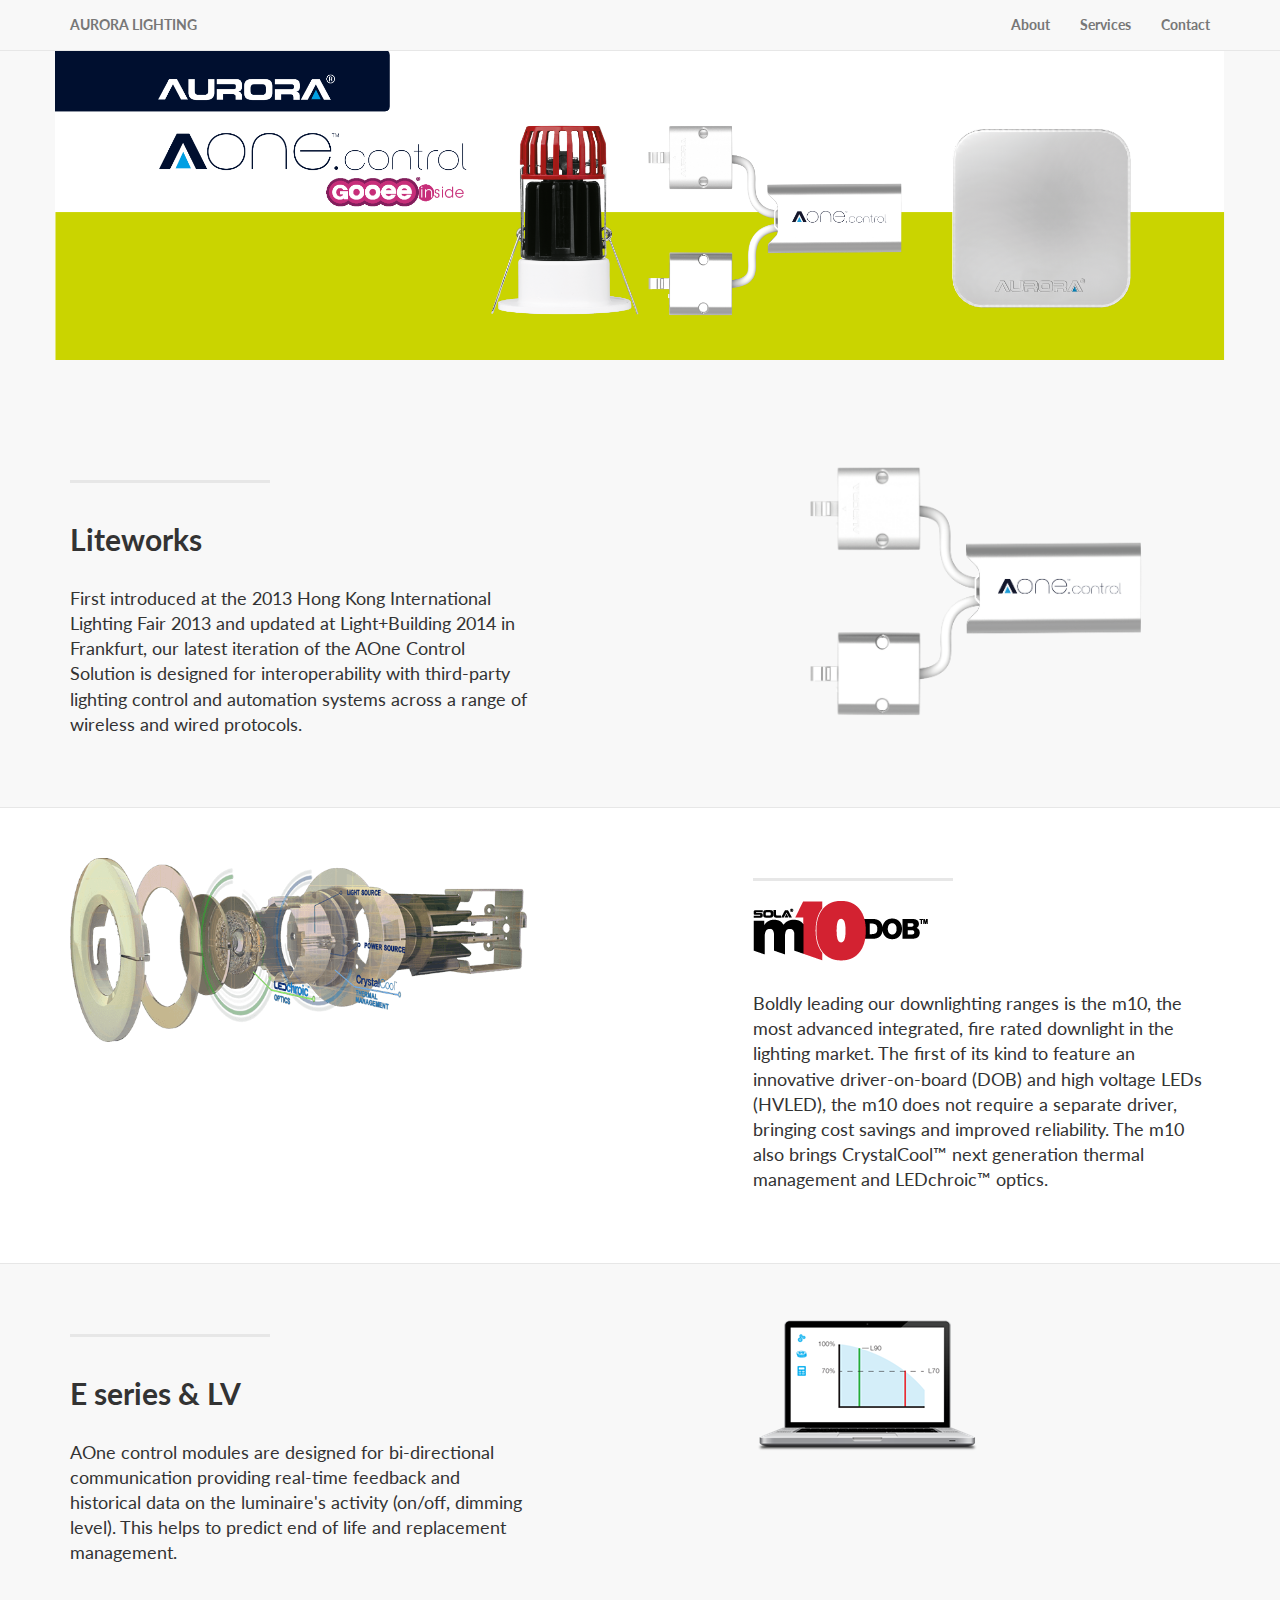
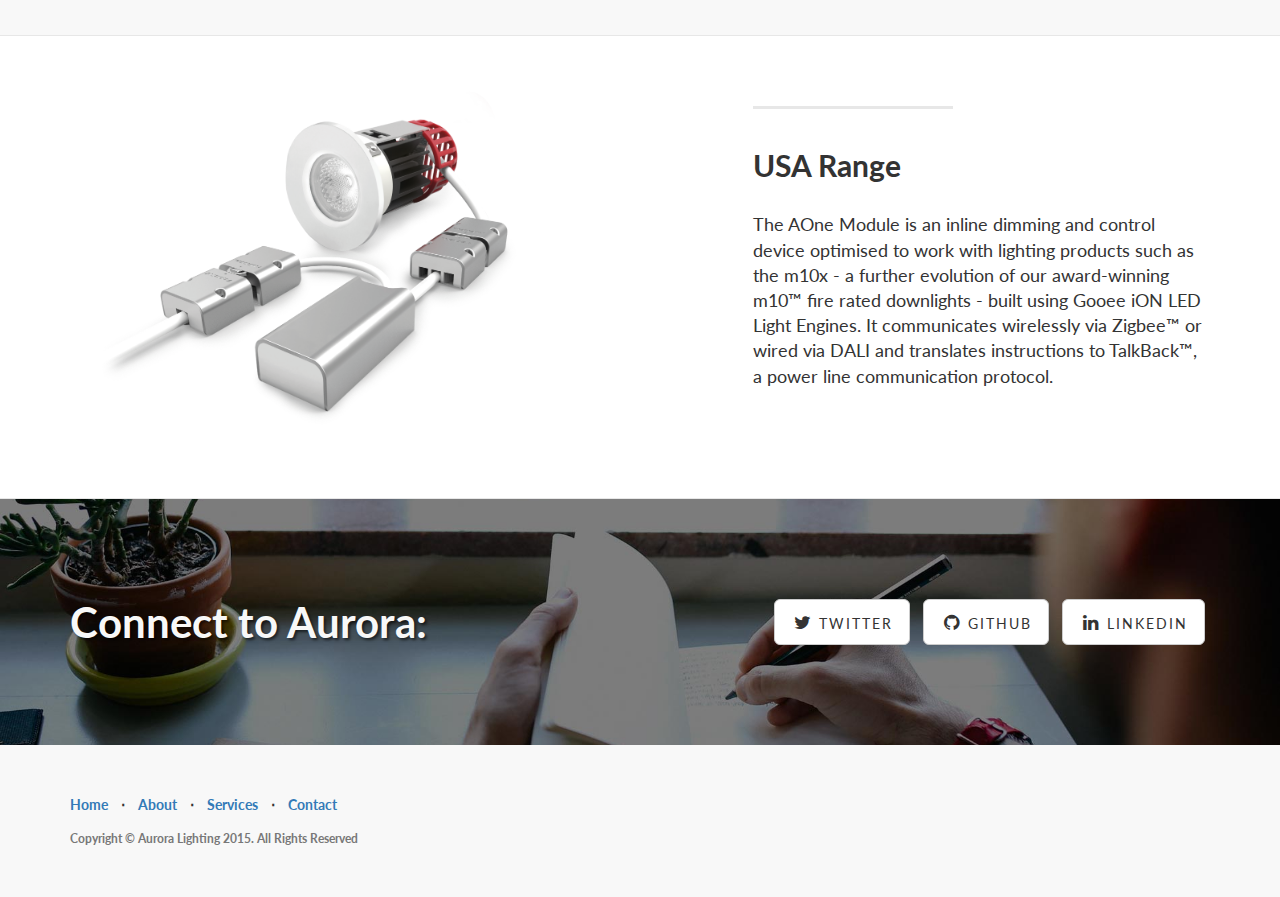
==== downlights/downlights.html @ 8bbe1e5d "More pages" ====
<!DOCTYPE html>
<html lang="en">

<head>

    <meta charset="utf-8">
    <meta http-equiv="X-UA-Compatible" content="IE=edge">
    <meta name="viewport" content="width=device-width, initial-scale=1">
    <meta name="description" content="">
    <meta name="author" content="">

    <title>Aurora Lighting - Downlights</title>

    <!-- Bootstrap Core CSS -->
    <link href="css/bootstrap.min.css" rel="stylesheet">

    <!-- Custom CSS -->
    <link href="css/landing-page.css" rel="stylesheet">

    <!-- Custom Fonts -->
    <link href="font-awesome/css/font-awesome.min.css" rel="stylesheet" type="text/css">
    <link href="http://fonts.googleapis.com/css?family=Lato:300,400,700,300italic,400italic,700italic" rel="stylesheet" type="text/css">

    <!-- HTML5 Shim and Respond.js IE8 support of HTML5 elements and media queries -->
    <!-- WARNING: Respond.js doesn't work if you view the page via file:// -->
    <!--[if lt IE 9]>
        <script src="https://oss.maxcdn.com/libs/html5shiv/3.7.0/html5shiv.js"></script>
        <script src="https://oss.maxcdn.com/libs/respond.js/1.4.2/respond.min.js"></script>
    <![endif]-->

</head>

<body>

    <!-- Navigation -->
    <nav class="navbar navbar-default navbar-fixed-top topnav" role="navigation">
        <div class="container topnav">
            <!-- Brand and toggle get grouped for better mobile display -->
            <div class="navbar-header">
                <button type="button" class="navbar-toggle" data-toggle="collapse" data-target="#bs-example-navbar-collapse-1">
                    <span class="sr-only">Toggle navigation</span>
                    <span class="icon-bar"></span>
                    <span class="icon-bar"></span>
                    <span class="icon-bar"></span>
                </button>
                <a class="navbar-brand topnav" href="#">AURORA  LIGHTING</a>
            </div>
            <!-- Collect the nav links, forms, and other content for toggling -->
            <div class="collapse navbar-collapse" id="bs-example-navbar-collapse-1">
                <ul class="nav navbar-nav navbar-right">
                    <li>
                        <a href="#about">About</a>
                    </li>
                    <li>
                        <a href="#services">Services</a>
                    </li>
                    <li>
                        <a href="#contact">Contact</a>
                    </li>
                </ul>
            </div>
            <!-- /.navbar-collapse -->
        </div>
        <!-- /.container -->
    </nav>


    <!-- Header -->
    <a name="about"></a>
    <div class="content-section-a">
        <div class="container">

            <div class="row">
                <div style="padding-left: 0px; padding-right: 0px" class="col-lg-12">
                    <div style="padding-left: 0px; padding-right: 0px" class="col-lg-6 ">
                        <img class="img-responsive" src="img/Header%201-01.png" alt="">
                    </div>
                    <div style="padding-left: 0px; padding-right: 0px" class="col-lg-6 ">
                    <img class="img-responsive" src="img/Header%202-01.png" alt="">
                    </div>
                </div>
            </div>

        </div>
        <!-- /.container -->

    </div>
    <!-- /.intro-header -->

    <!-- Page Content -->

	<a  name="services"></a>
    <div class="content-section-a">

        <div class="container">
            <div class="row">
                <div class="col-lg-5 col-sm-6">
                    <hr class="section-heading-spacer">
                    <div class="clearfix"></div>
                    <h2 class="section-heading">Liteworks<br></h2>
                    <p class="lead">First introduced at the 2013 Hong Kong International Lighting Fair 2013 and updated at Light+Building 2014 in Frankfurt, our latest iteration of the AOne Control Solution is designed for interoperability with third-party lighting control and automation systems across a range of wireless and wired protocols.</p>
                </div>
                <div class="col-lg-5 col-lg-offset-2 col-sm-6">
                    <img class="img-responsive" src="img/AoneControl%20devices.png" alt="">
                </div>
            </div>

        </div>
        <!-- /.container -->

    </div>
    <!-- /.content-section-a -->

    <div class="content-section-b">

        <div class="container">

            <div class="row">
                <div class="col-lg-5 col-lg-offset-1 col-sm-push-6  col-sm-6">
                    <hr class="section-heading-spacer">
                    <div class="clearfix"></div>
                    <img class="img-responsive section-heading" src = "img/m10-logo.png">
                    <p class="lead">Boldly leading our downlighting ranges is the m10, the most advanced integrated, fire rated downlight in the lighting market. The first of its kind to feature an innovative driver-on-board (DOB) and high voltage LEDs (HVLED), the m10 does not require a separate driver, bringing cost savings and improved reliability. The m10 also brings CrystalCool™ next generation thermal management and LEDchroic™ optics.</p>
                </div>
                <div class="col-lg-5 col-sm-pull-6  col-sm-6">
                    <img class="img-responsive" src="img/reassambled-1.fw.png" alt="">
                </div>
            </div>

        </div>
        <!-- /.container -->

    </div>
    <!-- /.content-section-b -->

    <div class="content-section-a">

        <div class="container">

            <div class="row">
                <div class="col-lg-5 col-sm-6">
                    <hr class="section-heading-spacer">
                    <div class="clearfix"></div>
                    <h2 class="section-heading">E series &amp; LV</h2>
                    <p class="lead">AOne control modules are designed for bi-directional communication providing real-time feedback and historical data on the luminaire's activity (on/off, dimming level). This helps to predict end of life and replacement management.</p>
                </div>
                <div class="col-lg-5 col-lg-offset-2 col-sm-6">
                    <img class="img-responsive" src="img/one_connect-laptop-800.png" alt="">
                </div>
            </div>

        </div>
        <!-- /.container -->

    </div>
        <div class="content-section-b">

        <div class="container">

            <div class="row">
                <div class="col-lg-5 col-lg-offset-1 col-sm-push-6  col-sm-6">
                    <hr class="section-heading-spacer">
                    <div class="clearfix"></div>
                    <h2 class="section-heading">USA Range</h2>
                    <p class="lead">The AOne Module is an inline dimming and control device optimised to work with lighting products such as the m10x - a further evolution of our award-winning m10™ fire rated downlights - built using Gooee iON LED Light Engines. It communicates wirelessly via Zigbee™ or wired via DALI and translates instructions to TalkBack™, a power line communication protocol.</p>
                </div>
                <div class="col-lg-5 col-sm-pull-6  col-sm-6">
                    <img class="img-responsive" src="img/AoneControl%20module.png" alt="">
                </div>
            </div>

        </div>
        <!-- /.container -->

    </div>
    
    <!-- /.content-section-a -->

	<a  name="contact"></a>
    <div class="banner">

        <div class="container">

            <div class="row">
                <div class="col-lg-6">
                    <h2>Connect to Aurora:</h2>
                </div>
                <div class="col-lg-6">
                    <ul class="list-inline banner-social-buttons">
                        <li>
                            <a href="https://twitter.com/SBootstrap" class="btn btn-default btn-lg"><i class="fa fa-twitter fa-fw"></i> <span class="network-name">Twitter</span></a>
                        </li>
                        <li>
                            <a href="https://github.com/IronSummitMedia/startbootstrap" class="btn btn-default btn-lg"><i class="fa fa-github fa-fw"></i> <span class="network-name">Github</span></a>
                        </li>
                        <li>
                            <a href="#" class="btn btn-default btn-lg"><i class="fa fa-linkedin fa-fw"></i> <span class="network-name">Linkedin</span></a>
                        </li>
                    </ul>
                </div>
            </div>

        </div>
        <!-- /.container -->

    </div>
    <!-- /.banner -->

    <!-- Footer -->
    <footer>
        <div class="container">
            <div class="row">
                <div class="col-lg-12">
                    <ul class="list-inline">
                        <li>
                            <a href="#">Home</a>
                        </li>
                        <li class="footer-menu-divider">&sdot;</li>
                        <li>
                            <a href="#about">About</a>
                        </li>
                        <li class="footer-menu-divider">&sdot;</li>
                        <li>
                            <a href="#services">Services</a>
                        </li>
                        <li class="footer-menu-divider">&sdot;</li>
                        <li>
                            <a href="#contact">Contact</a>
                        </li>
                    </ul>
                    <p class="copyright text-muted small">Copyright &copy; Aurora Lighting 2015. All Rights Reserved</p>
                </div>
            </div>
        </div>
    </footer>

    <!-- jQuery -->
    <script src="js/jquery.js"></script>

    <!-- Bootstrap Core JavaScript -->
    <script src="js/bootstrap.min.js"></script>

</body>

</html>
---- downlights/css/landing-page.css ----
/*!
 * Start Bootstrap - Landing Page Bootstrap Theme (http://startbootstrap.com)
 * Code licensed under the Apache License v2.0.
 * For details, see http://www.apache.org/licenses/LICENSE-2.0.
 */

body,
html {
    width: 100%;
    height: 100%;
}

body,
h1,
h2,
h3,
h4,
h5,
h6 {
    font-family: "Lato","Helvetica Neue",Helvetica,Arial,sans-serif;
    font-weight: 700;
}

.topnav {
    font-size: 14px; 
}

.lead {
    font-size: 18px;
    font-weight: 400;
}

.intro-header {
    padding-top: 50px; /* If you're making other pages, make sure there is 50px of padding to make sure the navbar doesn't overlap content! */
    padding-bottom: 50px;
    text-align: center;
    color: #f8f8f8;
    background: url(../img/intro-bg.jpg) no-repeat center center;
    background-size: cover;
}

.intro-message {
    position: relative;
    padding-top: 20%;
    padding-bottom: 20%;
}

.intro-message > h1 {
    margin: 0;
    text-shadow: 2px 2px 3px rgba(0,0,0,0.6);
    font-size: 5em;
}

.intro-divider {
    width: 400px;
    border-top: 1px solid #f8f8f8;
    border-bottom: 1px solid rgba(0,0,0,0.2);
}

.intro-message > h3 {
    text-shadow: 2px 2px 3px rgba(0,0,0,0.6);
}

@media(max-width:767px) {
    .intro-message {
        padding-bottom: 15%;
    }

    .intro-message > h1 {
        font-size: 3em;
    }

    ul.intro-social-buttons > li {
        display: block;
        margin-bottom: 20px;
        padding: 0;
    }

    ul.intro-social-buttons > li:last-child {
        margin-bottom: 0;
    }

    .intro-divider {
        width: 100%;
    }
}

.network-name {
    text-transform: uppercase;
    font-size: 14px;
    font-weight: 400;
    letter-spacing: 2px;
}

.content-section-a {
    padding: 50px 0;
    background-color: #f8f8f8;
}

.content-section-b {
    padding: 50px 0;
    border-top: 1px solid #e7e7e7;
    border-bottom: 1px solid #e7e7e7;
}

.section-heading {
    margin-bottom: 30px;
}

.section-heading-spacer {
    float: left;
    width: 200px;
    border-top: 3px solid #e7e7e7;
}

.banner {
    padding: 100px 0;
    color: #f8f8f8;
    background: url(../img/banner-bg.jpg) no-repeat center center;
    background-size: cover;
}

.banner h2 {
    margin: 0;
    text-shadow: 2px 2px 3px rgba(0,0,0,0.6);
    font-size: 3em;
}

.banner ul {
    margin-bottom: 0;
}

.banner-social-buttons {
    float: right;
    margin-top: 0;
}

@media(max-width:1199px) {
    ul.banner-social-buttons {
        float: left;
        margin-top: 15px;
    }
}

@media(max-width:767px) {
    .banner h2 {
        margin: 0;
        text-shadow: 2px 2px 3px rgba(0,0,0,0.6);
        font-size: 3em;
    }

    ul.banner-social-buttons > li {
        display: block;
        margin-bottom: 20px;
        padding: 0;
    }

    ul.banner-social-buttons > li:last-child {
        margin-bottom: 0;
    }
}

footer {
    padding: 50px 0;
    background-color: #f8f8f8;
}

p.copyright {
    margin: 15px 0 0;
}
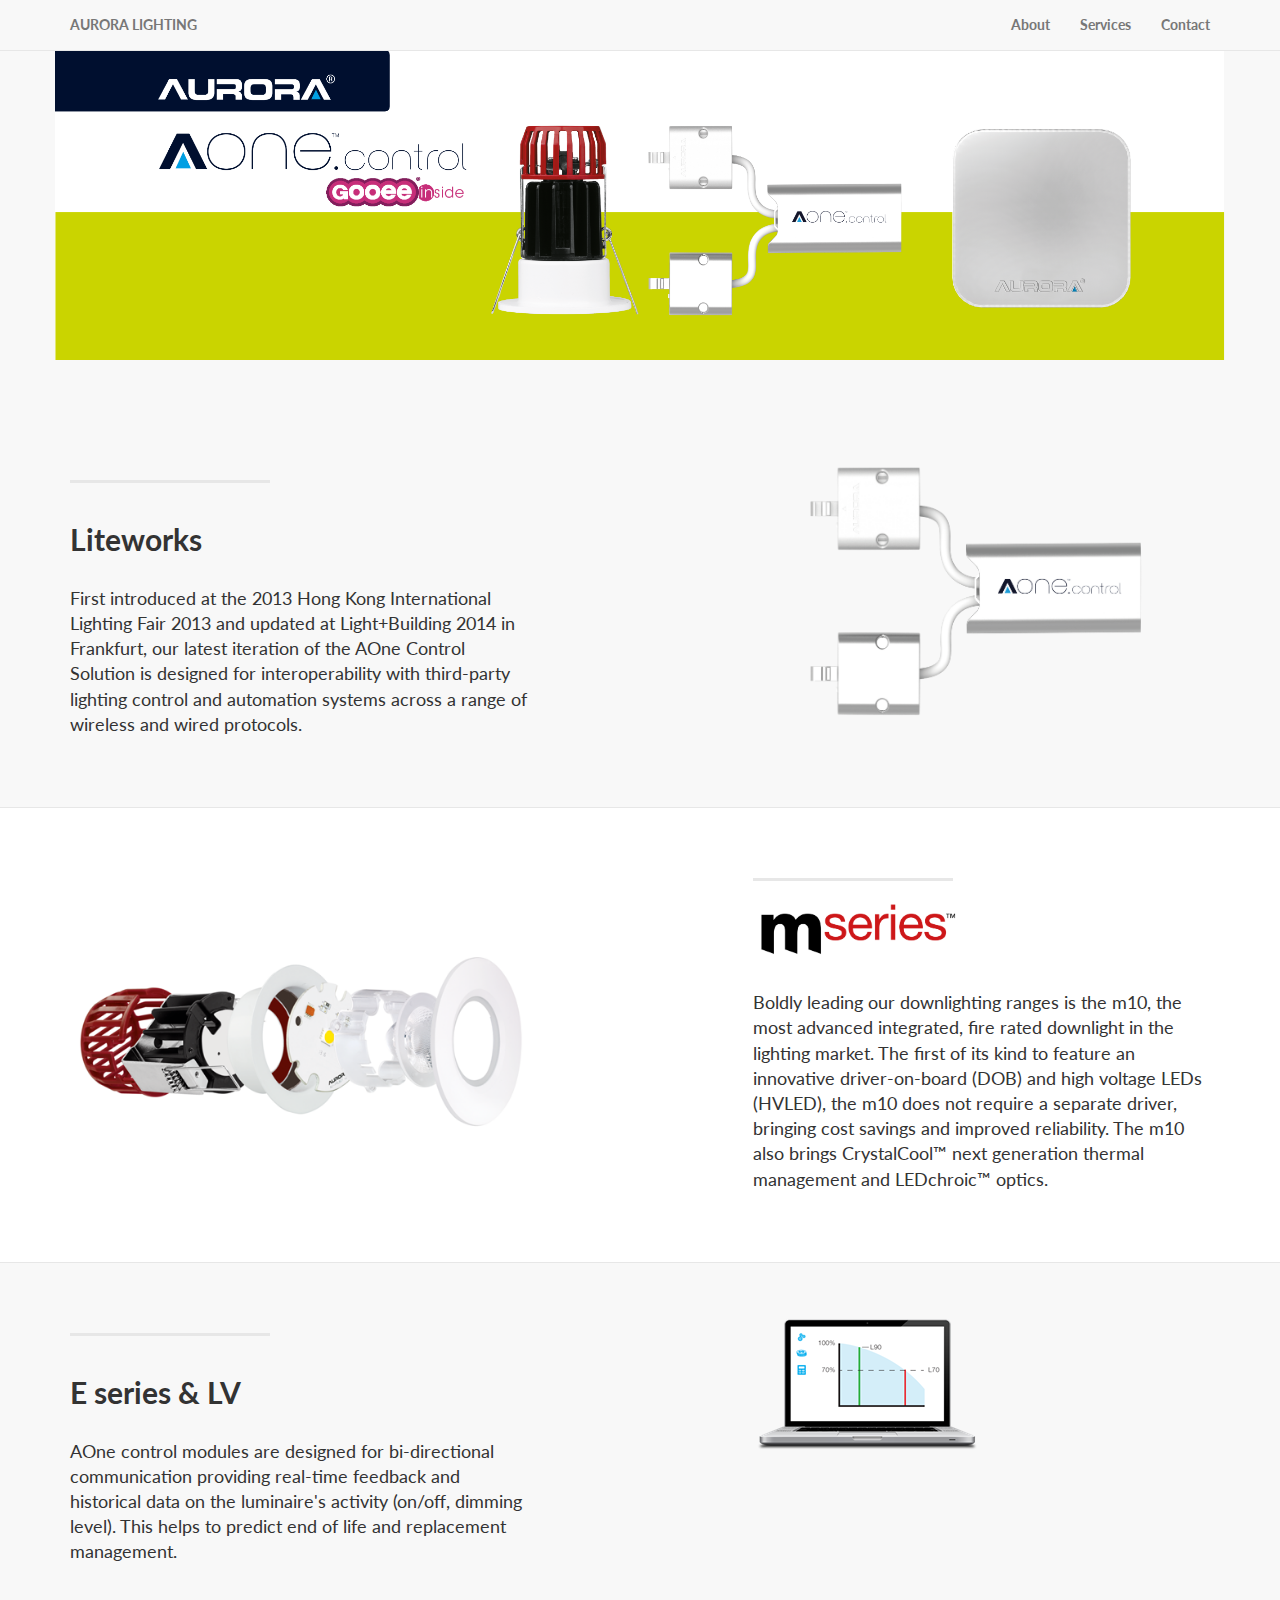
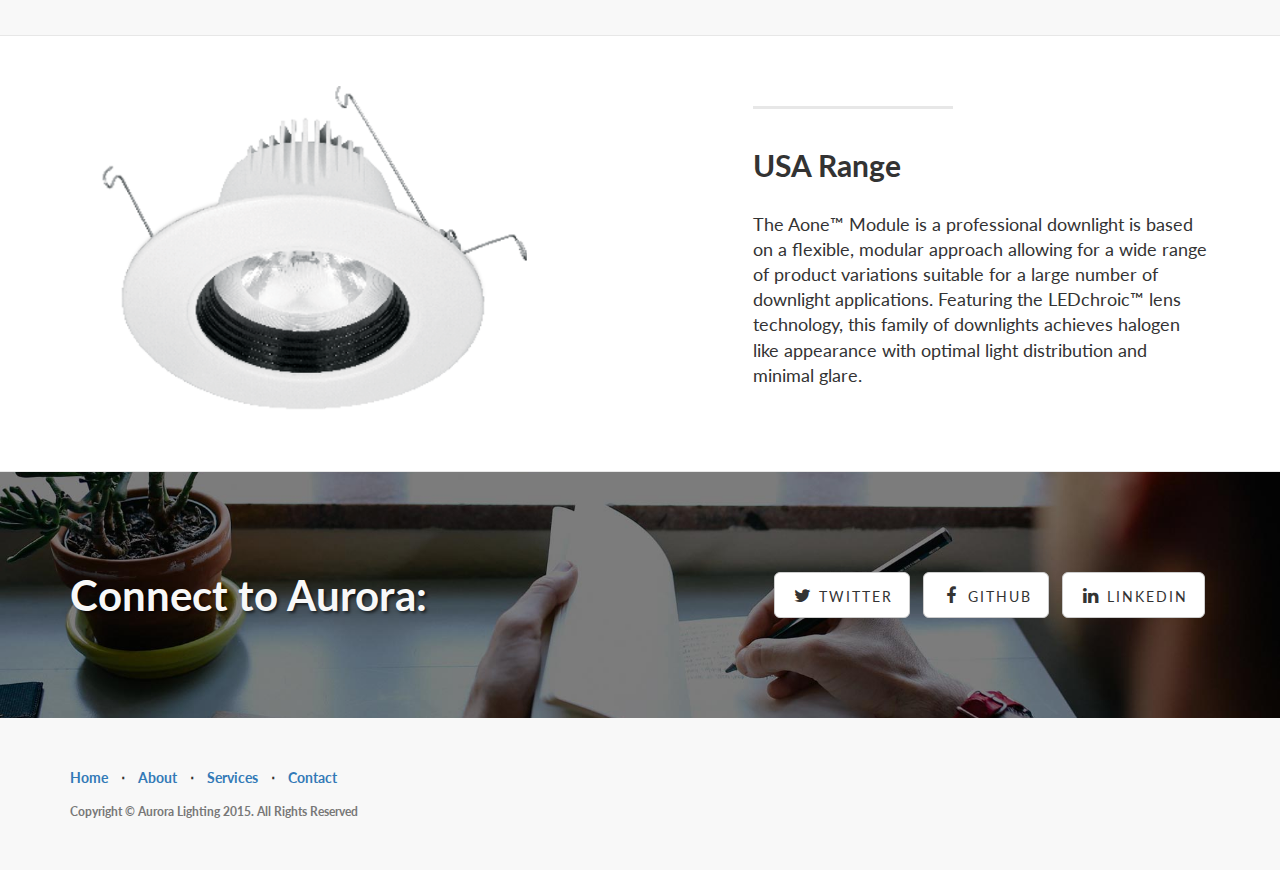
==== commit 1372c2a7: "links" ====
--- a/downlights/downlights.html
+++ b/downlights/downlights.html
@@ -89,7 +89,7 @@
 
     <!-- Page Content -->
 
-	<a  name="services"></a>
+	<a  name="liteworks"></a>
     <div class="content-section-a">
 
         <div class="container">
@@ -111,6 +111,7 @@
     </div>
     <!-- /.content-section-a -->
 
+    <a  name="mseries"></a>
     <div class="content-section-b">
 
         <div class="container">
@@ -119,11 +120,11 @@
                 <div class="col-lg-5 col-lg-offset-1 col-sm-push-6  col-sm-6">
                     <hr class="section-heading-spacer">
                     <div class="clearfix"></div>
-                    <img class="img-responsive section-heading" src = "img/m10-logo.png">
+                    <img class="img-responsive section-heading" style = "width:45%" src = "img/m10%20logo.png">
                     <p class="lead">Boldly leading our downlighting ranges is the m10, the most advanced integrated, fire rated downlight in the lighting market. The first of its kind to feature an innovative driver-on-board (DOB) and high voltage LEDs (HVLED), the m10 does not require a separate driver, bringing cost savings and improved reliability. The m10 also brings CrystalCool™ next generation thermal management and LEDchroic™ optics.</p>
                 </div>
-                <div class="col-lg-5 col-sm-pull-6  col-sm-6">
-                    <img class="img-responsive" src="img/reassambled-1.fw.png" alt="">
+                <div class="col-lg-5 col-sm-pull-6  col-sm-6 ">
+                    <img style="padding-top: 90px" class="img-responsive" src="img/m10%20image.png" alt="">
                 </div>
             </div>
 
@@ -133,6 +134,7 @@
     </div>
     <!-- /.content-section-b -->
 
+    <a  name="eseries"></a>
     <div class="content-section-a">
 
         <div class="container">
@@ -152,6 +154,7 @@
         </div>
         <!-- /.container -->
 
+    <a  name="USA"></a>
     </div>
         <div class="content-section-b">
 
@@ -162,10 +165,10 @@
                     <hr class="section-heading-spacer">
                     <div class="clearfix"></div>
                     <h2 class="section-heading">USA Range</h2>
-                    <p class="lead">The AOne Module is an inline dimming and control device optimised to work with lighting products such as the m10x - a further evolution of our award-winning m10™ fire rated downlights - built using Gooee iON LED Light Engines. It communicates wirelessly via Zigbee™ or wired via DALI and translates instructions to TalkBack™, a power line communication protocol.</p>
+                    <p class="lead">The Aone™ Module is a professional downlight is based on a flexible, modular approach allowing for a wide range of product variations suitable for a large number of downlight applications. Featuring the LEDchroic™ lens technology, this family of downlights achieves halogen like appearance with optimal light distribution and minimal glare.</p>
                 </div>
                 <div class="col-lg-5 col-sm-pull-6  col-sm-6">
-                    <img class="img-responsive" src="img/AoneControl%20module.png" alt="">
+                    <img class="img-responsive" src="img/USA_Pro.png" alt="">
                 </div>
             </div>
 
@@ -188,13 +191,13 @@
                 <div class="col-lg-6">
                     <ul class="list-inline banner-social-buttons">
                         <li>
-                            <a href="https://twitter.com/SBootstrap" class="btn btn-default btn-lg"><i class="fa fa-twitter fa-fw"></i> <span class="network-name">Twitter</span></a>
-                        </li>
-                        <li>
-                            <a href="https://github.com/IronSummitMedia/startbootstrap" class="btn btn-default btn-lg"><i class="fa fa-github fa-fw"></i> <span class="network-name">Github</span></a>
-                        </li>
-                        <li>
-                            <a href="#" class="btn btn-default btn-lg"><i class="fa fa-linkedin fa-fw"></i> <span class="network-name">Linkedin</span></a>
+                            <a href="https://twitter.com/auroralighting" class="btn btn-default btn-lg"><i class="fa fa-twitter fa-fw"></i> <span class="network-name">Twitter</span></a>
+                        </li>
+                        <li>
+                            <a href="https://www.facebook.com/auroralighting" class="btn btn-default btn-lg"><i class="fa fa-facebook fa-fw"></i> <span class="network-name">Github</span></a>
+                        </li>
+                        <li>
+                            <a href="https://www.linkedin.com/auroralighting" class="btn btn-default btn-lg"><i class="fa fa-linkedin fa-fw"></i> <span class="network-name">Linkedin</span></a>
                         </li>
                     </ul>
                 </div>
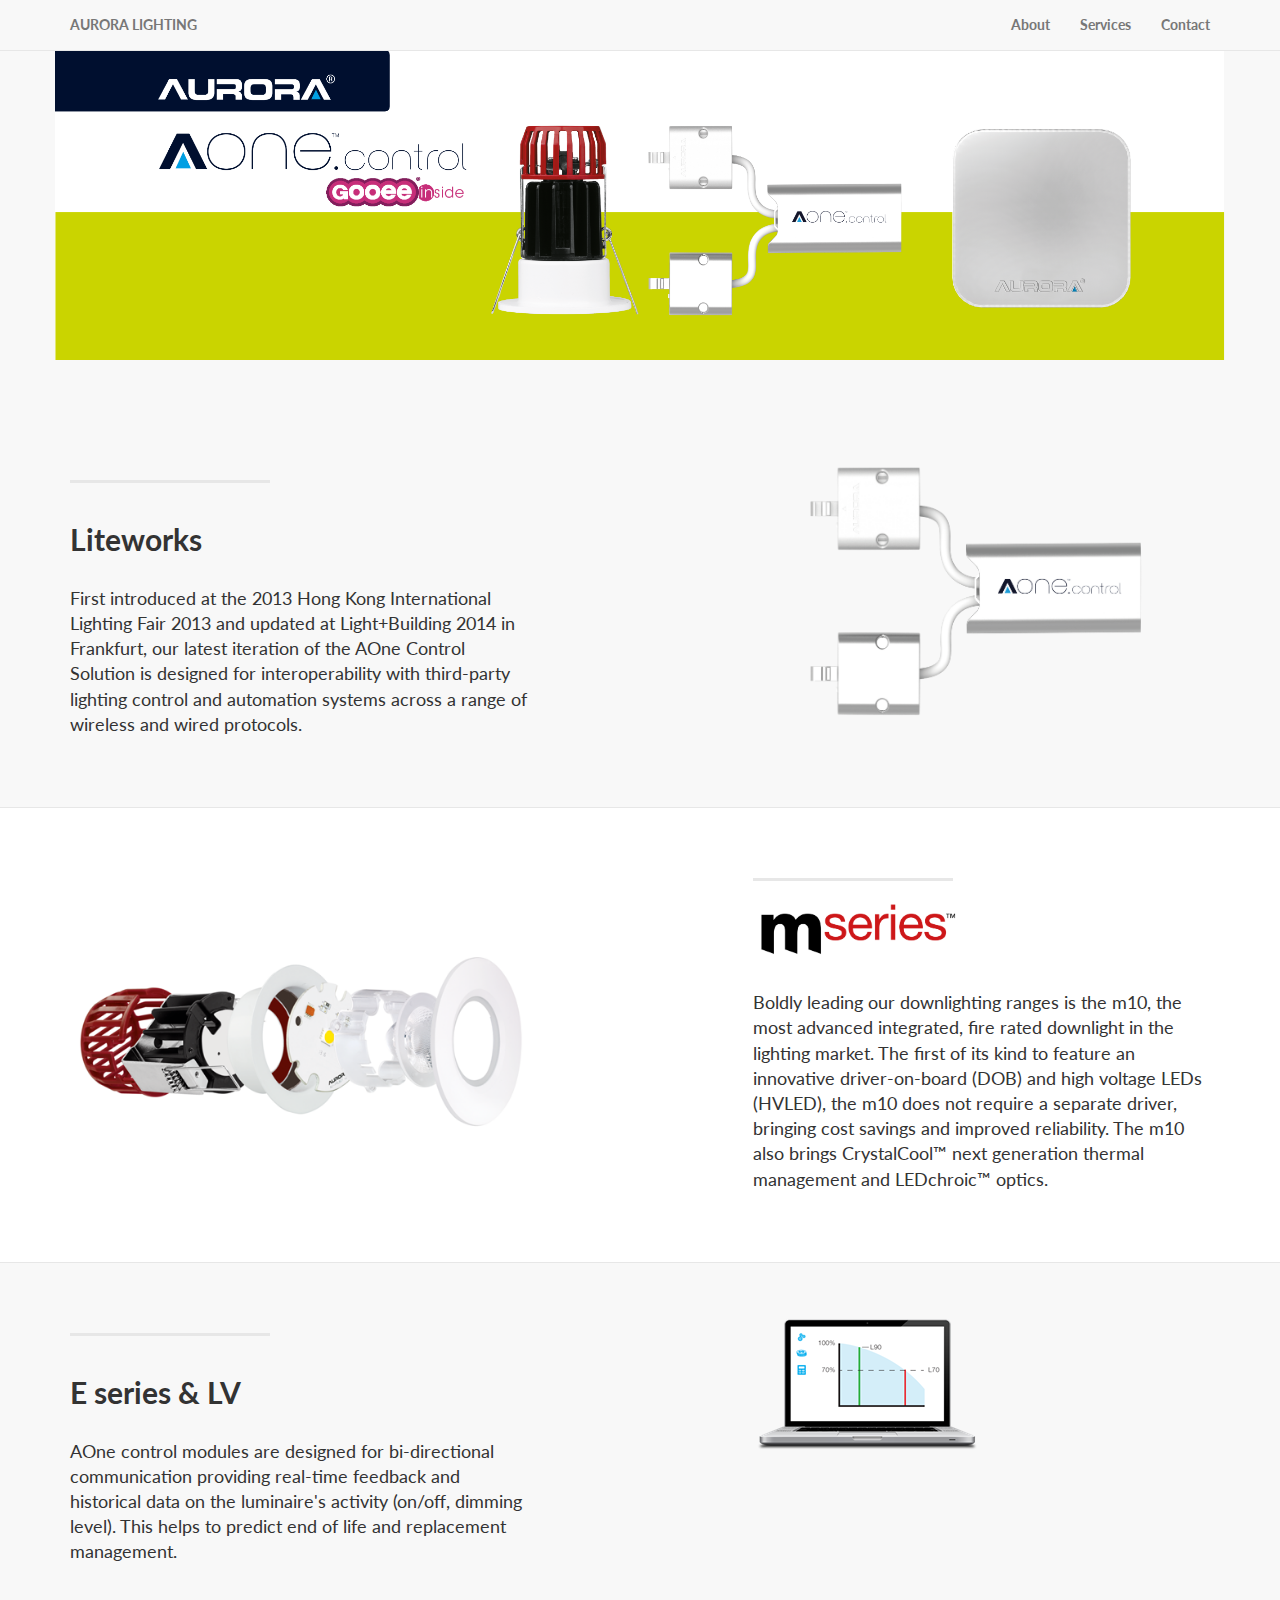
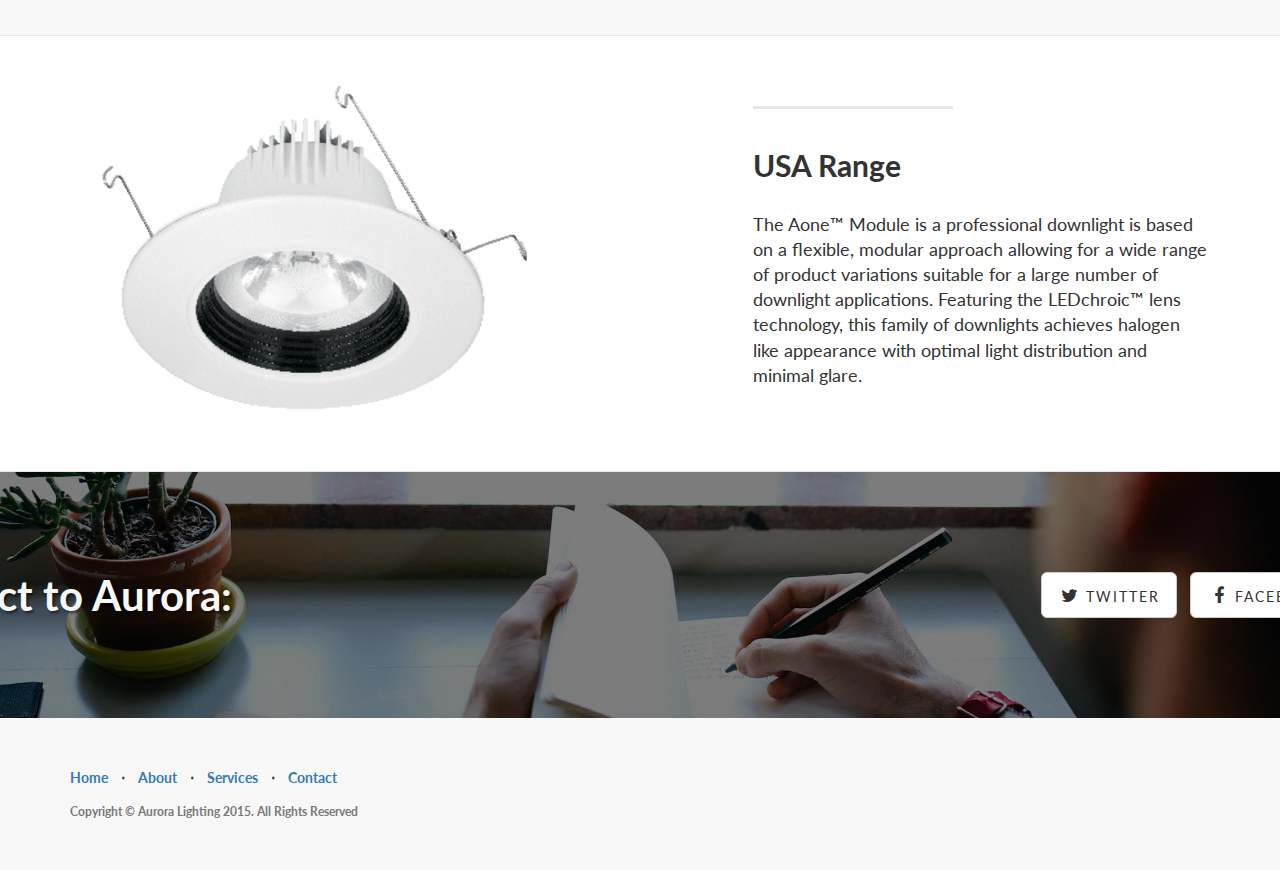
==== commit 1efe5503: "link updates" ====
--- a/downlights/downlights.html
+++ b/downlights/downlights.html
@@ -185,16 +185,16 @@
         <div class="container">
 
             <div class="row">
-                <div class="col-lg-6">
+                <div class="col-lg-4 col-lg-offset-1 col-sm-pull-3  col-sm-6">
                     <h2>Connect to Aurora:</h2>
                 </div>
-                <div class="col-lg-6">
+                <div  class="col-lg-6 col-lg-offset-1 col-sm-push-3  col-sm-6">
                     <ul class="list-inline banner-social-buttons">
                         <li>
                             <a href="https://twitter.com/auroralighting" class="btn btn-default btn-lg"><i class="fa fa-twitter fa-fw"></i> <span class="network-name">Twitter</span></a>
                         </li>
                         <li>
-                            <a href="https://www.facebook.com/auroralighting" class="btn btn-default btn-lg"><i class="fa fa-facebook fa-fw"></i> <span class="network-name">Github</span></a>
+                            <a href="https://www.facebook.com/auroralighting" class="btn btn-default btn-lg"><i class="fa fa-facebook fa-fw"></i> <span class="network-name">Facebook</span></a>
                         </li>
                         <li>
                             <a href="https://www.linkedin.com/auroralighting" class="btn btn-default btn-lg"><i class="fa fa-linkedin fa-fw"></i> <span class="network-name">Linkedin</span></a>
